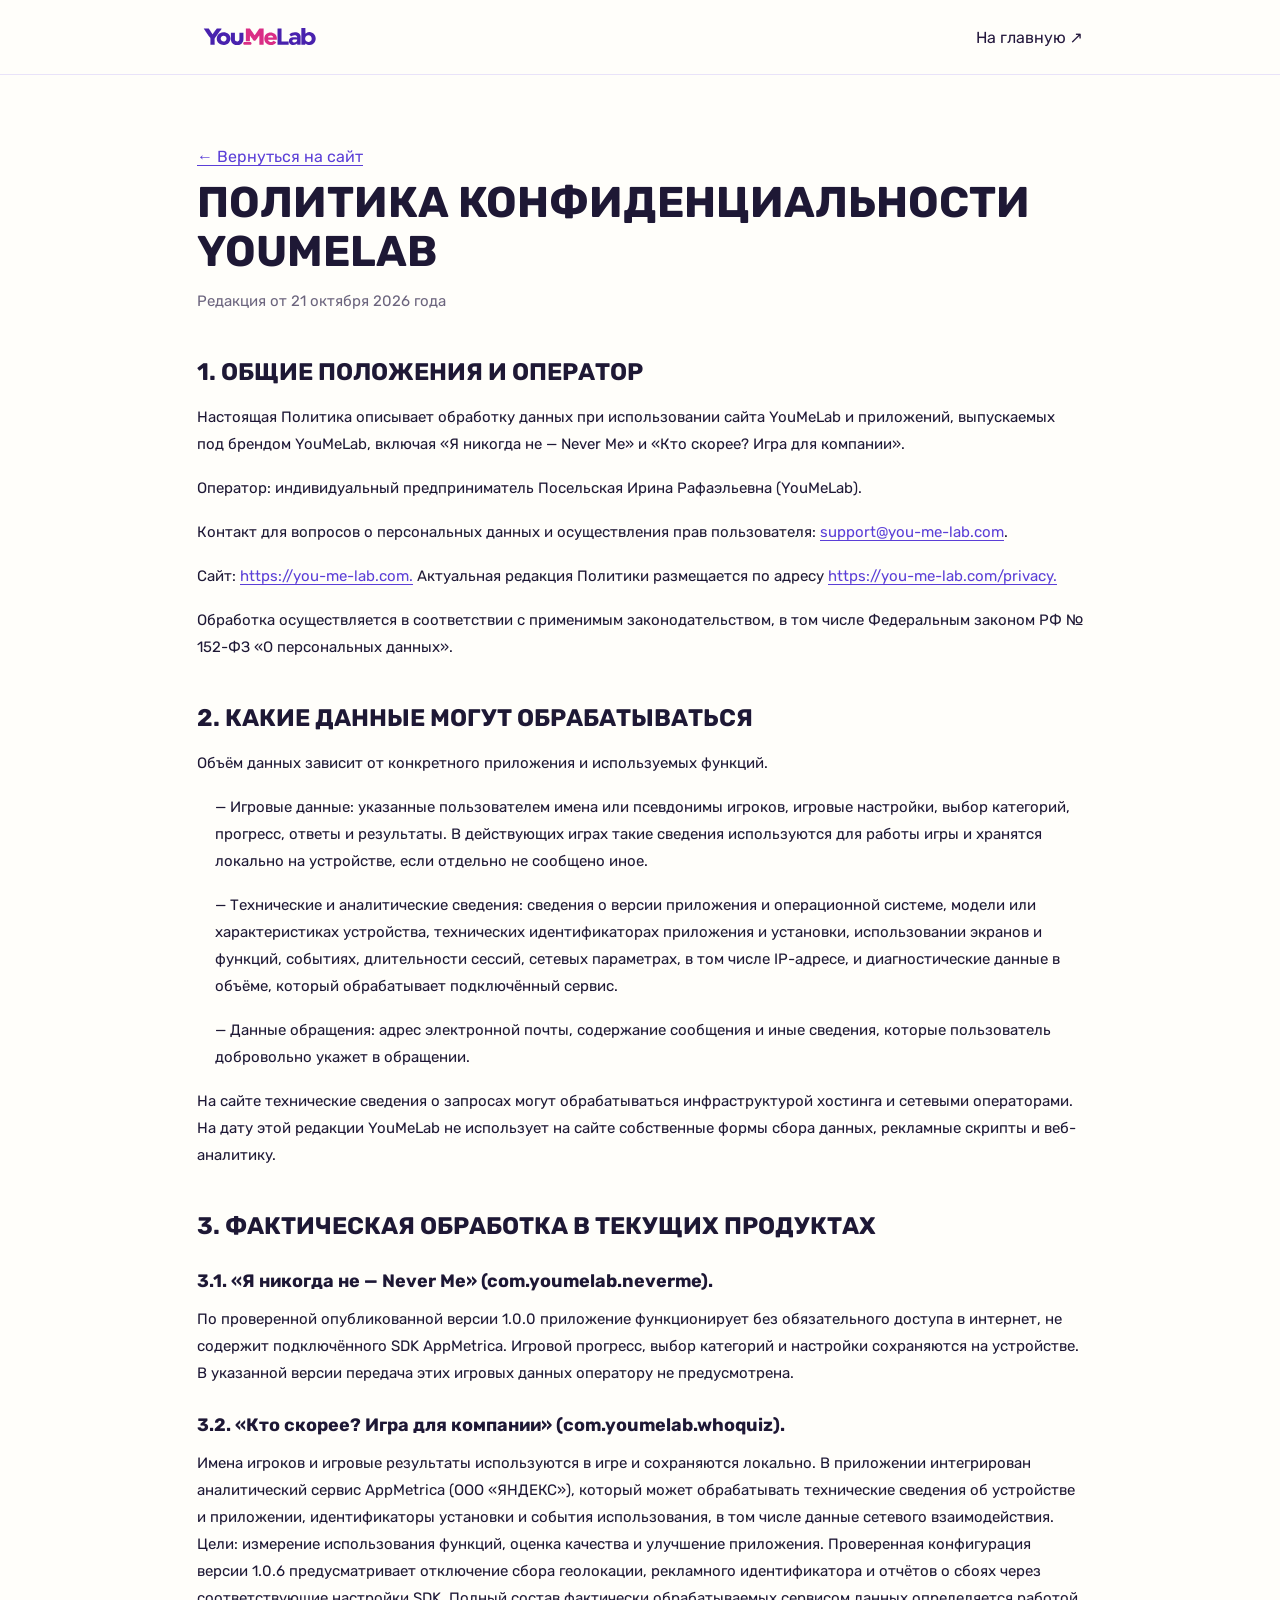
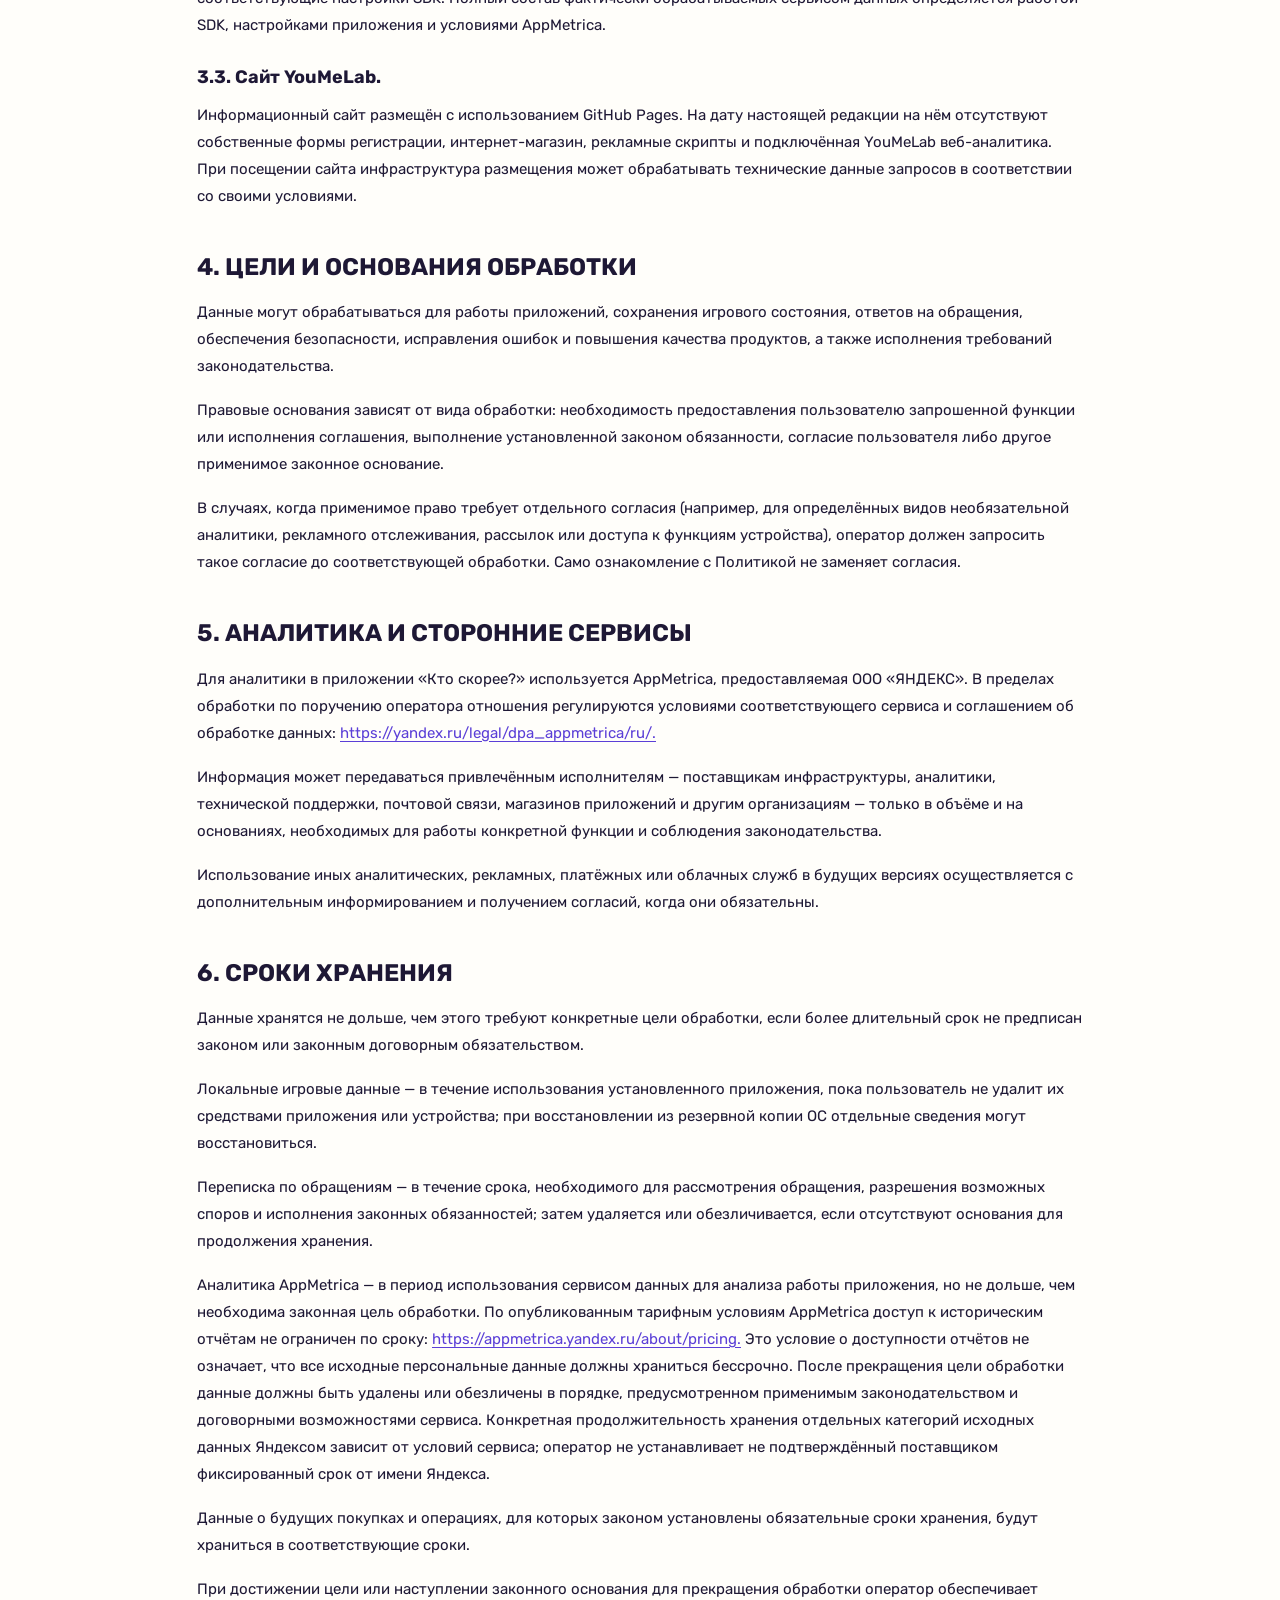
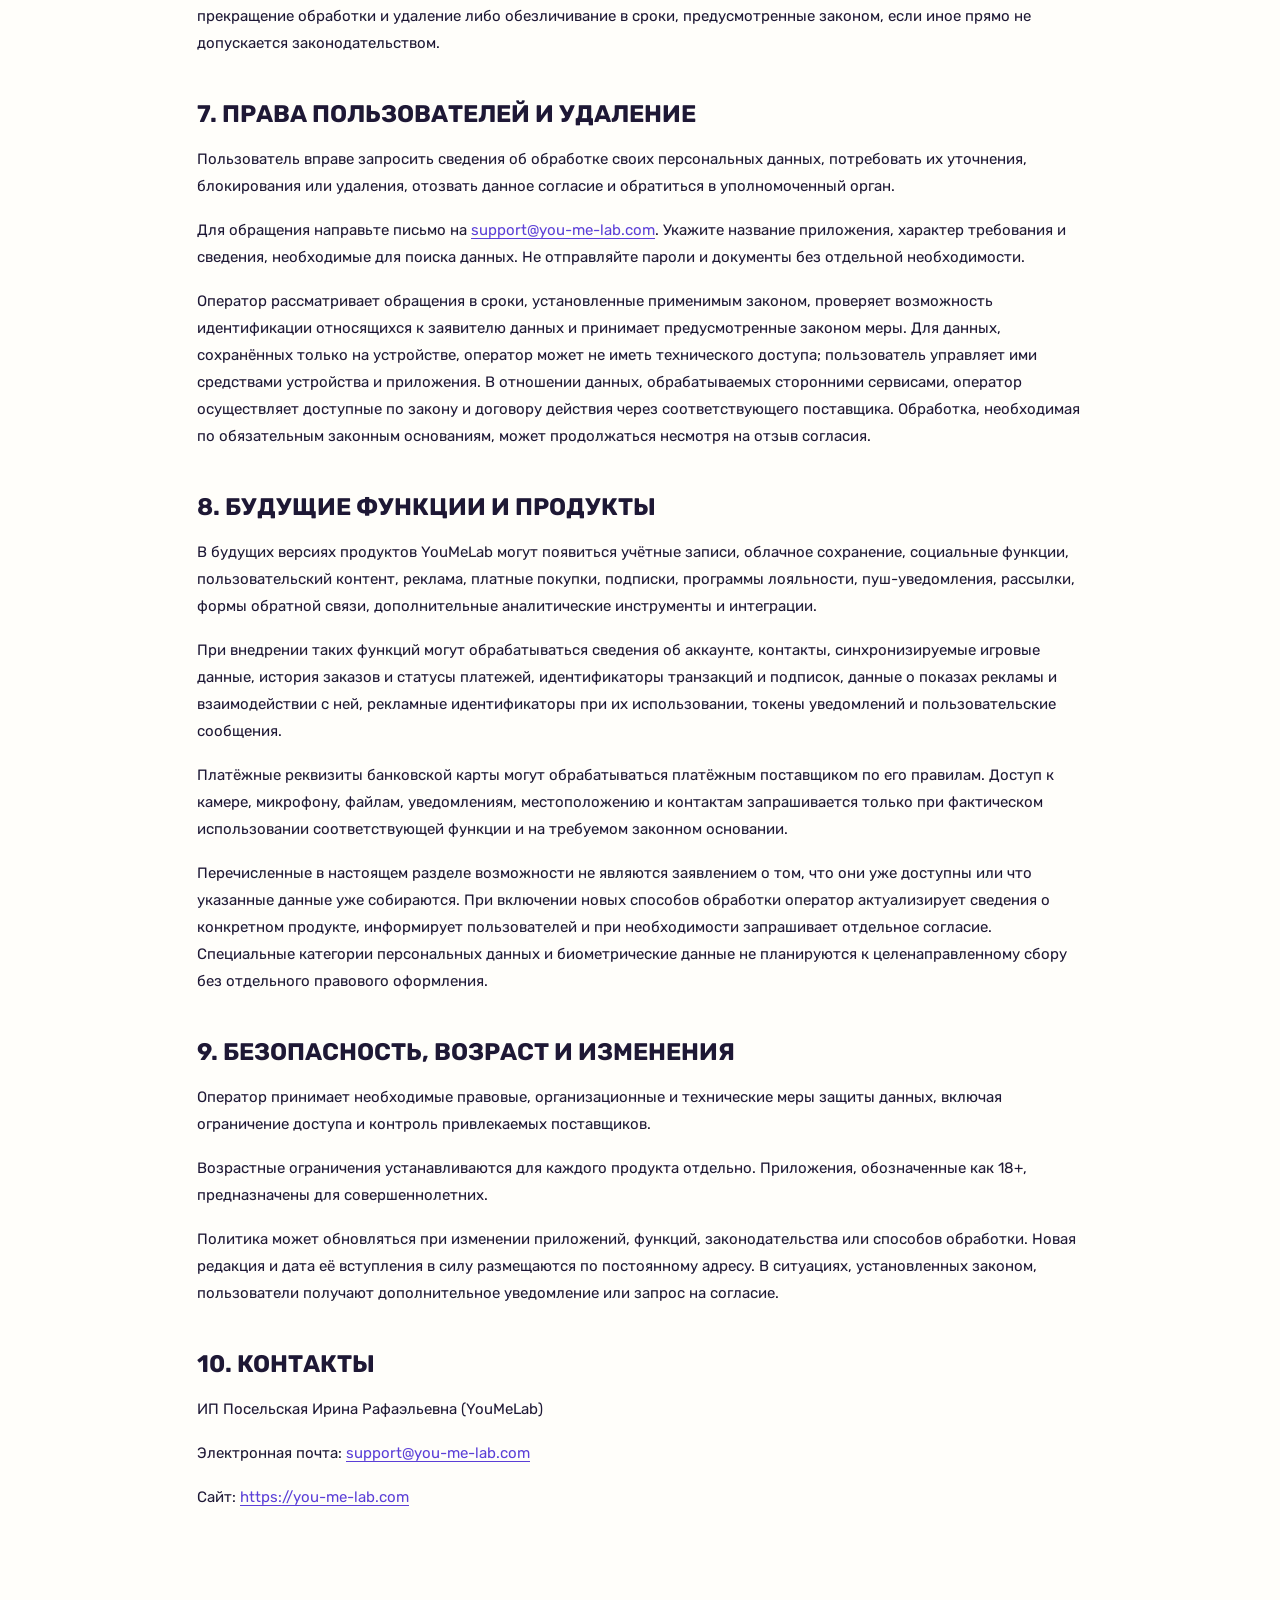
==== privacy/index.html @ a90b2027 "site: publish approved privacy policy dated 2026-10-21" ====
<!doctype html>
<html lang="ru">
<head>
<meta charset="utf-8">
<meta name="viewport" content="width=device-width, initial-scale=1">
<meta name="theme-color" content="#F9F7FF">
<meta name="description" content="Политика конфиденциальности YouMeLab: обработка данных в приложениях и на сайте.">
<title>Политика конфиденциальности — YouMeLab</title>
<link rel="icon" href="../assets/favicon.svg" type="image/svg+xml">
<link rel="apple-touch-icon" href="../assets/apple-touch-icon.png">
<link rel="stylesheet" href="../styles.css">
<style>
.policy-main{max-width:930px;margin:0 auto;padding:54px 22px 96px;font-family:Rubik,Arial,sans-serif;color:#1E1835}
.policy-main h1{font-size:clamp(28px,4vw,43px);line-height:1.14;margin:0 0 12px;overflow-wrap:anywhere}
.policy-date{color:#6C657E;margin:0 0 40px}
.policy-main h2{font-size:clamp(18px,2.5vw,24px);line-height:1.3;margin:42px 0 16px}
.policy-main h3{font-size:18px;line-height:1.4;margin:26px 0 12px}
.policy-main p{font-size:15px;line-height:1.8;margin:0 0 17px;overflow-wrap:anywhere}
.policy-main a{overflow-wrap:anywhere;color:#5B3FD7;text-decoration:underline;text-underline-offset:3px}
.policy-back{display:inline-block;margin:18px 0 12px}
.policy-point{padding-left:18px}
.policy-header{border-bottom:1px solid #E9E3F9;padding:16px 22px}
.policy-header-inner{max-width:886px;margin:auto;display:flex;align-items:center;justify-content:space-between;gap:14px}
.policy-logo{height:42px;width:auto}
</style>
</head>
<body>
<header class="policy-header"><div class="policy-header-inner"><a href="../" aria-label="На главную страницу YouMeLab"><img class="policy-logo" src="../assets/logo.svg" alt="YouMeLab"></a><a href="../">На главную ↗</a></div></header>
<main class="policy-main"><a class="policy-back" href="../">← Вернуться на сайт</a>
<h1>ПОЛИТИКА КОНФИДЕНЦИАЛЬНОСТИ YOUMELAB</h1>
<p class="policy-date">Редакция от 21 октября 2026 года</p>
<h2>1. ОБЩИЕ ПОЛОЖЕНИЯ И ОПЕРАТОР</h2>
<p>Настоящая Политика описывает обработку данных при использовании сайта YouMeLab и приложений, выпускаемых под брендом YouMeLab, включая «Я никогда не — Never Me» и «Кто скорее? Игра для компании».</p>
<p>Оператор: индивидуальный предприниматель Посельская Ирина Рафаэльевна (YouMeLab).</p>
<p>Контакт для вопросов о персональных данных и осуществления прав пользователя: <a href="mailto:support@you-me-lab.com">support@you-me-lab.com</a>.</p>
<p>Сайт: <a href="https://you-me-lab.com.">https://you-me-lab.com.</a> Актуальная редакция Политики размещается по адресу <a href="https://you-me-lab.com/privacy.">https://you-me-lab.com/privacy.</a></p>
<p>Обработка осуществляется в соответствии с применимым законодательством, в том числе Федеральным законом РФ № 152-ФЗ «О персональных данных».</p>
<h2>2. КАКИЕ ДАННЫЕ МОГУТ ОБРАБАТЫВАТЬСЯ</h2>
<p>Объём данных зависит от конкретного приложения и используемых функций.</p>
<p class="policy-point">— Игровые данные: указанные пользователем имена или псевдонимы игроков, игровые настройки, выбор категорий, прогресс, ответы и результаты. В действующих играх такие сведения используются для работы игры и хранятся локально на устройстве, если отдельно не сообщено иное.</p>
<p class="policy-point">— Технические и аналитические сведения: сведения о версии приложения и операционной системе, модели или характеристиках устройства, технических идентификаторах приложения и установки, использовании экранов и функций, событиях, длительности сессий, сетевых параметрах, в том числе IP-адресе, и диагностические данные в объёме, который обрабатывает подключённый сервис.</p>
<p class="policy-point">— Данные обращения: адрес электронной почты, содержание сообщения и иные сведения, которые пользователь добровольно укажет в обращении.</p>
<p>На сайте технические сведения о запросах могут обрабатываться инфраструктурой хостинга и сетевыми операторами. На дату этой редакции YouMeLab не использует на сайте собственные формы сбора данных, рекламные скрипты и веб-аналитику.</p>
<h2>3. ФАКТИЧЕСКАЯ ОБРАБОТКА В ТЕКУЩИХ ПРОДУКТАХ</h2>
<h3>3.1. «Я никогда не — Never Me» (com.youmelab.neverme).</h3>
<p>По проверенной опубликованной версии 1.0.0 приложение функционирует без обязательного доступа в интернет, не содержит подключённого SDK AppMetrica. Игровой прогресс, выбор категорий и настройки сохраняются на устройстве. В указанной версии передача этих игровых данных оператору не предусмотрена.</p>
<h3>3.2. «Кто скорее? Игра для компании» (com.youmelab.whoquiz).</h3>
<p>Имена игроков и игровые результаты используются в игре и сохраняются локально. В приложении интегрирован аналитический сервис AppMetrica (ООО «ЯНДЕКС»), который может обрабатывать технические сведения об устройстве и приложении, идентификаторы установки и события использования, в том числе данные сетевого взаимодействия. Цели: измерение использования функций, оценка качества и улучшение приложения. Проверенная конфигурация версии 1.0.6 предусматривает отключение сбора геолокации, рекламного идентификатора и отчётов о сбоях через соответствующие настройки SDK. Полный состав фактически обрабатываемых сервисом данных определяется работой SDK, настройками приложения и условиями AppMetrica.</p>
<h3>3.3. Сайт YouMeLab.</h3>
<p>Информационный сайт размещён с использованием GitHub Pages. На дату настоящей редакции на нём отсутствуют собственные формы регистрации, интернет-магазин, рекламные скрипты и подключённая YouMeLab веб-аналитика. При посещении сайта инфраструктура размещения может обрабатывать технические данные запросов в соответствии со своими условиями.</p>
<h2>4. ЦЕЛИ И ОСНОВАНИЯ ОБРАБОТКИ</h2>
<p>Данные могут обрабатываться для работы приложений, сохранения игрового состояния, ответов на обращения, обеспечения безопасности, исправления ошибок и повышения качества продуктов, а также исполнения требований законодательства.</p>
<p>Правовые основания зависят от вида обработки: необходимость предоставления пользователю запрошенной функции или исполнения соглашения, выполнение установленной законом обязанности, согласие пользователя либо другое применимое законное основание.</p>
<p>В случаях, когда применимое право требует отдельного согласия (например, для определённых видов необязательной аналитики, рекламного отслеживания, рассылок или доступа к функциям устройства), оператор должен запросить такое согласие до соответствующей обработки. Само ознакомление с Политикой не заменяет согласия.</p>
<h2>5. АНАЛИТИКА И СТОРОННИЕ СЕРВИСЫ</h2>
<p>Для аналитики в приложении «Кто скорее?» используется AppMetrica, предоставляемая ООО «ЯНДЕКС». В пределах обработки по поручению оператора отношения регулируются условиями соответствующего сервиса и соглашением об обработке данных: <a href="https://yandex.ru/legal/dpa_appmetrica/ru/.">https://yandex.ru/legal/dpa_appmetrica/ru/.</a></p>
<p>Информация может передаваться привлечённым исполнителям — поставщикам инфраструктуры, аналитики, технической поддержки, почтовой связи, магазинов приложений и другим организациям — только в объёме и на основаниях, необходимых для работы конкретной функции и соблюдения законодательства.</p>
<p>Использование иных аналитических, рекламных, платёжных или облачных служб в будущих версиях осуществляется с дополнительным информированием и получением согласий, когда они обязательны.</p>
<h2>6. СРОКИ ХРАНЕНИЯ</h2>
<p>Данные хранятся не дольше, чем этого требуют конкретные цели обработки, если более длительный срок не предписан законом или законным договорным обязательством.</p>
<p>Локальные игровые данные — в течение использования установленного приложения, пока пользователь не удалит их средствами приложения или устройства; при восстановлении из резервной копии ОС отдельные сведения могут восстановиться.</p>
<p>Переписка по обращениям — в течение срока, необходимого для рассмотрения обращения, разрешения возможных споров и исполнения законных обязанностей; затем удаляется или обезличивается, если отсутствуют основания для продолжения хранения.</p>
<p>Аналитика AppMetrica — в период использования сервисом данных для анализа работы приложения, но не дольше, чем необходима законная цель обработки. По опубликованным тарифным условиям AppMetrica доступ к историческим отчётам не ограничен по сроку: <a href="https://appmetrica.yandex.ru/about/pricing.">https://appmetrica.yandex.ru/about/pricing.</a> Это условие о доступности отчётов не означает, что все исходные персональные данные должны храниться бессрочно. После прекращения цели обработки данные должны быть удалены или обезличены в порядке, предусмотренном применимым законодательством и договорными возможностями сервиса. Конкретная продолжительность хранения отдельных категорий исходных данных Яндексом зависит от условий сервиса; оператор не устанавливает не подтверждённый поставщиком фиксированный срок от имени Яндекса.</p>
<p>Данные о будущих покупках и операциях, для которых законом установлены обязательные сроки хранения, будут храниться в соответствующие сроки.</p>
<p>При достижении цели или наступлении законного основания для прекращения обработки оператор обеспечивает прекращение обработки и удаление либо обезличивание в сроки, предусмотренные законом, если иное прямо не допускается законодательством.</p>
<h2>7. ПРАВА ПОЛЬЗОВАТЕЛЕЙ И УДАЛЕНИЕ</h2>
<p>Пользователь вправе запросить сведения об обработке своих персональных данных, потребовать их уточнения, блокирования или удаления, отозвать данное согласие и обратиться в уполномоченный орган.</p>
<p>Для обращения направьте письмо на <a href="mailto:support@you-me-lab.com">support@you-me-lab.com</a>. Укажите название приложения, характер требования и сведения, необходимые для поиска данных. Не отправляйте пароли и документы без отдельной необходимости.</p>
<p>Оператор рассматривает обращения в сроки, установленные применимым законом, проверяет возможность идентификации относящихся к заявителю данных и принимает предусмотренные законом меры. Для данных, сохранённых только на устройстве, оператор может не иметь технического доступа; пользователь управляет ими средствами устройства и приложения. В отношении данных, обрабатываемых сторонними сервисами, оператор осуществляет доступные по закону и договору действия через соответствующего поставщика. Обработка, необходимая по обязательным законным основаниям, может продолжаться несмотря на отзыв согласия.</p>
<h2>8. БУДУЩИЕ ФУНКЦИИ И ПРОДУКТЫ</h2>
<p>В будущих версиях продуктов YouMeLab могут появиться учётные записи, облачное сохранение, социальные функции, пользовательский контент, реклама, платные покупки, подписки, программы лояльности, пуш-уведомления, рассылки, формы обратной связи, дополнительные аналитические инструменты и интеграции.</p>
<p>При внедрении таких функций могут обрабатываться сведения об аккаунте, контакты, синхронизируемые игровые данные, история заказов и статусы платежей, идентификаторы транзакций и подписок, данные о показах рекламы и взаимодействии с ней, рекламные идентификаторы при их использовании, токены уведомлений и пользовательские сообщения.</p>
<p>Платёжные реквизиты банковской карты могут обрабатываться платёжным поставщиком по его правилам. Доступ к камере, микрофону, файлам, уведомлениям, местоположению и контактам запрашивается только при фактическом использовании соответствующей функции и на требуемом законном основании.</p>
<p>Перечисленные в настоящем разделе возможности не являются заявлением о том, что они уже доступны или что указанные данные уже собираются. При включении новых способов обработки оператор актуализирует сведения о конкретном продукте, информирует пользователей и при необходимости запрашивает отдельное согласие. Специальные категории персональных данных и биометрические данные не планируются к целенаправленному сбору без отдельного правового оформления.</p>
<h2>9. БЕЗОПАСНОСТЬ, ВОЗРАСТ И ИЗМЕНЕНИЯ</h2>
<p>Оператор принимает необходимые правовые, организационные и технические меры защиты данных, включая ограничение доступа и контроль привлекаемых поставщиков.</p>
<p>Возрастные ограничения устанавливаются для каждого продукта отдельно. Приложения, обозначенные как 18+, предназначены для совершеннолетних.</p>
<p>Политика может обновляться при изменении приложений, функций, законодательства или способов обработки. Новая редакция и дата её вступления в силу размещаются по постоянному адресу. В ситуациях, установленных законом, пользователи получают дополнительное уведомление или запрос на согласие.</p>
<h2>10. КОНТАКТЫ</h2>
<p>ИП Посельская Ирина Рафаэльевна (YouMeLab)</p>
<p>Электронная почта: <a href="mailto:support@you-me-lab.com">support@you-me-lab.com</a></p>
<p>Сайт: <a href="https://you-me-lab.com">https://you-me-lab.com</a></p>
</main>
</body>
</html>
---- styles.css ----
@font-face{font-family:Rubik;src:url("assets/fonts/Rubik-Regular.ttf") format("truetype");font-style:normal;font-weight:400;font-display:swap}
@font-face{font-family:Rubik;src:url("assets/fonts/Rubik-Medium.ttf") format("truetype");font-style:normal;font-weight:500;font-display:swap}
@font-face{font-family:Rubik;src:url("assets/fonts/Rubik-SemiBold.ttf") format("truetype");font-style:normal;font-weight:600;font-display:swap}
@font-face{font-family:Rubik;src:url("assets/fonts/Rubik-Bold.ttf") format("truetype");font-style:normal;font-weight:700;font-display:swap}
:root{--ink:#24183d;--muted:#675e76;--purple:#6a3df0;--magenta:#e43d8f;--lilac:#ebdfff;--paper:#fffefa;--border:#e9e4ee;font-family:Rubik,system-ui,-apple-system,"Segoe UI",Roboto,Arial,sans-serif;color:var(--ink);background:var(--paper);font-synthesis:none}
*,*::before,*::after{box-sizing:border-box}
html{scroll-behavior:smooth;scroll-padding-top:96px}
body{margin:0;min-width:320px}
button,input{font:inherit}img{display:block;max-width:100%}a{color:inherit;text-decoration:none}button{cursor:pointer}
::selection{background:#e8d8ff;color:#2a1851}
:focus-visible{outline:3px solid var(--magenta);outline-offset:4px}
.container{width:min(1280px,calc(100% - 80px));margin-inline:auto}
.skip-link{position:absolute;z-index:100;left:16px;top:-100px;background:#fff;padding:12px 18px;border-radius:12px}.skip-link:focus{top:16px}
.site-header{height:90px;background:var(--paper);position:relative;z-index:20}
.header-inner{height:100%;display:flex;align-items:center;gap:30px}.brand{display:block;flex:0 0 auto}.brand img{width:174px;height:auto}
.desktop-nav{display:flex;align-items:center;gap:38px;margin-inline:auto;font-size:14px;font-weight:500}
.desktop-nav a,.footer-links a{transition:color .2s}.desktop-nav a:hover,.footer-links a:hover{color:var(--magenta)}
.header-contact{border:1px solid #d8cfdf;border-radius:100px;padding:13px 19px;font-size:14px;font-weight:600;white-space:nowrap;transition:background .2s,border-color .2s}
.header-contact:hover{background:#f3edff;border-color:#b29bf4}.header-contact span{margin-left:15px;color:var(--purple);font-size:18px}
.menu-button,.mobile-menu{display:none}

.hero-shell{padding:0 24px}
.hero{min-height:710px;border-radius:29px;overflow:hidden;position:relative;display:grid;grid-template-columns:minmax(0,1.06fr) minmax(0,.94fr);background:radial-gradient(circle at 84% 10%,#fff2f8 0,transparent 34%),radial-gradient(circle at 39% 83%,#e8ddff 0,transparent 40%),#f2edff}
.hero-copy{z-index:2;padding:clamp(74px,7vw,118px) 0 104px max(48px,calc((100vw - 1280px)/2 - 24px));margin-left:clamp(38px,4vw,64px);max-width:770px}
.eyebrow,.section-kicker,.game-overline,.footer-eyebrow{text-transform:uppercase;letter-spacing:.14em;font-size:12px;font-weight:700}
.eyebrow{display:flex;align-items:center;gap:13px;color:#5c4b85;margin:0 0 34px}.eyebrow-mark{font-size:25px;color:var(--magenta);line-height:1}
.hero h1{font-size:clamp(56px,5.7vw,89px);letter-spacing:-.065em;line-height:1.02;margin:0;font-weight:700;white-space:nowrap}
.headline-accent{color:var(--purple);position:relative}
.headline-accent::after{content:"";position:absolute;left:53%;bottom:-14px;width:43%;height:13px;border-radius:50%;background:var(--magenta);transform:rotate(-3deg);opacity:.8;clip-path:ellipse(50% 35% at 50% 50%)}
.hero-lead{font-size:18px;line-height:1.6;max-width:510px;color:#5d5371;margin:39px 0 31px}
.hero-actions{display:flex;align-items:center;gap:33px;flex-wrap:wrap}
.button{display:inline-flex;align-items:center;justify-content:center;gap:20px;border-radius:100px;font-size:15px;font-weight:600;min-height:60px;padding:10px 15px 10px 27px;transition:transform .2s,box-shadow .2s}
.button:hover{transform:translateY(-3px);box-shadow:0 14px 28px #4b299a29}.button-primary{background:#392080;color:#fff}
.button-arrow{display:grid;place-items:center;width:38px;height:38px;border-radius:50%;background:#fff;color:#392080;font-size:19px}
.text-link{font-size:15px;font-weight:600;border-bottom:1px solid #8271b4;padding-bottom:5px}.text-link span{margin-left:8px;color:var(--purple)}.text-link:hover{color:var(--purple)}
.hero-art{position:relative;min-width:0;isolation:isolate}
.hero-orbit{position:absolute;border:1px solid #c8b7ef;border-radius:50%;width:610px;height:610px;top:58px;left:1%;transform:rotate(-14deg)}
.hero-orbit-two{width:450px;height:450px;top:139px;left:19%;border-color:#e6cae9}
.hero-stroke{position:absolute;height:22px;border-radius:100%;filter:blur(.4px)}
.hero-stroke-top{width:120px;background:#f3b8ad;top:100px;left:15%;transform:rotate(-19deg)}
.hero-stroke-bottom{width:190px;background:#d2bbfb;bottom:101px;right:5%;transform:rotate(-12deg)}
.floating-game{position:absolute;margin:0;box-shadow:0 22px 45px #2c1c6540;border:10px solid #fff;border-radius:25%;background:#fff;overflow:hidden}
.floating-game img{width:100%;height:100%;object-fit:cover}
.floating-never{width:clamp(230px,24vw,355px);aspect-ratio:1;left:9%;top:86px;transform:rotate(-10deg);z-index:2}
.floating-kto{width:clamp(230px,25.5vw,370px);aspect-ratio:1;right:7%;top:265px;transform:rotate(10deg);z-index:3}
.hero-caption{position:absolute;color:#5b3b9b;font-weight:500;font-size:13px;line-height:1.3;letter-spacing:-.01em;transform:rotate(-8deg)}
.hero-caption-one{top:53px;right:8%}.hero-caption-two{bottom:95px;left:7%;transform:rotate(6deg)}
.hero-bottom{position:absolute;z-index:4;left:clamp(40px,6vw,90px);right:clamp(40px,6vw,90px);bottom:29px;display:flex;justify-content:space-between;font-size:11px;font-weight:600;letter-spacing:.16em;color:#716385}
.hero-bottom a{letter-spacing:0;font-size:13px}.hero-bottom a span{padding-left:8px;font-size:17px;color:var(--purple)}

.section-space{padding-block:130px}.section-kicker{display:flex;align-items:center;gap:13px;color:var(--purple)}.kicker-line{display:inline-block;width:28px;height:2px;background:var(--magenta)}
.about-grid{display:grid;grid-template-columns:1.08fr .92fr;gap:clamp(70px,12vw,180px);margin-top:38px;align-items:start}
.about-grid h2,.games-heading h2,.future-content h2{font-size:clamp(40px,4.5vw,68px);letter-spacing:-.06em;line-height:1.13;margin:0;font-weight:700}
.about-grid h2 em{font-style:normal;color:var(--magenta)}
.about-copy{max-width:440px;padding-top:4px}.about-copy p{font-size:18px;line-height:1.7;color:#574e63;margin:0 0 20px}
.about-copy p:first-child{font-size:21px;font-weight:500;line-height:1.55;color:var(--ink)}
.about-signature{display:flex;align-items:center;gap:24px;margin-top:35px;border-top:1px solid var(--border);padding-top:26px;color:#7b708a;font-size:13px;line-height:1.5}
.signature-loop{font-family:Georgia,serif;font-size:67px;line-height:.5;color:var(--purple);font-weight:400}

.games-section{background:#f8f6fb;padding:110px 0 130px}
.games-heading{display:flex;align-items:end;justify-content:space-between;gap:25px;margin-bottom:45px}.games-heading h2{margin-top:26px}
.games-heading>p{font-size:17px;color:var(--muted);line-height:1.5;margin:0 0 8px}
.game-grid{display:grid;grid-template-columns:repeat(2,minmax(0,1fr));gap:24px}
.game-card{display:flex;flex-direction:column;min-width:0;border-radius:26px;overflow:hidden;padding:27px 28px 31px}
.game-never{background:#e4f4ee;color:#123f34}.game-kto{background:#fbe8e4;color:#28174f}
.card-topline{display:flex;justify-content:space-between;align-items:center;gap:10px}
.game-number{font-size:11px;letter-spacing:.14em;font-weight:700;opacity:.65}
.status{border-radius:100px;font-size:11px;font-weight:600;padding:10px 12px;white-space:nowrap;display:flex;gap:8px;align-items:center}
.status-live{background:#fff7d7;color:#375a2b}.status-soon{background:#fff8f6;color:#6b4d63}.status-dot{width:7px;height:7px;border-radius:50%;background:currentColor}
.game-visual{height:326px;position:relative;margin:0 -28px;overflow:hidden;isolation:isolate}
.visual-wash{position:absolute;z-index:-1;width:320px;height:240px;border-radius:55% 45% 58% 42%;filter:blur(1px);top:34px;left:50%;transform:translateX(-50%) rotate(-12deg)}
.game-never .visual-wash{background:#fff0ba}.game-kto .visual-wash{background:#f3b8ad}
.game-illustration{position:absolute;width:calc(100% - 40px);height:calc(100% - 32px);max-width:510px;object-fit:contain;object-position:center bottom;bottom:16px;left:50%;transform:translateX(-50%);opacity:.72}
.never-illustration{opacity:.39;mix-blend-mode:multiply}
.kto-illustration{max-width:560px;opacity:.58}
.game-icon{position:absolute;z-index:2;width:200px;height:200px;object-fit:cover;left:50%;top:40px;transform:translateX(-50%) rotate(-4deg);border-radius:24%;box-shadow:0 22px 32px #1a1b2430;border:6px solid #fffc}
.game-kto .game-icon{transform:translateX(-50%) rotate(4deg)}
.game-content{position:relative;z-index:3;background:inherit;padding-top:20px;display:flex;flex-direction:column;flex:1}
.game-overline{font-size:11px;margin:0 0 11px;opacity:.7}
.game-content h3{font-size:clamp(30px,3vw,43px);line-height:1.1;letter-spacing:-.04em;margin:0 0 16px}
.game-content h3 span{display:block;font-size:16px;font-weight:500;letter-spacing:0;margin-top:7px;opacity:.65}
.game-content>p:not(.game-overline):not(.coming-note){font-size:16px;line-height:1.6;max-width:480px;margin:0 0 27px}
.game-link{display:inline-flex;align-items:center;justify-content:space-between;align-self:flex-start;gap:27px;background:#0b5c50;color:#fff;border-radius:100px;padding:15px 17px 15px 23px;font-size:14px;font-weight:600;min-height:51px;margin-top:auto;transition:transform .2s,background .2s}
.game-link:hover{transform:translateY(-3px);background:#06483e}.game-link span{font-size:19px}
.coming-note{margin:auto 0 0;font-size:14px;font-weight:600;color:#5b3fd7}.coming-note span{font-size:20px;vertical-align:-2px;margin-right:7px;color:#f27882}

.future-section{display:grid;grid-template-columns:1fr 1fr;gap:50px;align-items:center;min-height:610px}
.future-content h2{margin:28px 0 24px}.future-content p{font-size:18px;line-height:1.65;color:var(--muted);max-width:520px;margin:0 0 30px}.future-link{font-size:16px}
.future-art{height:410px;position:relative}.future-card{position:absolute;left:50%;top:50%;width:250px;height:310px;border-radius:24px;box-shadow:0 20px 42px #3822751c}
.future-card-back{background:#f3b8ad;transform:translate(-68%,-49%) rotate(-20deg)}
.future-card-middle{background:#d1bbff;transform:translate(-38%,-52%) rotate(16deg)}
.future-card-front{background:#5d3adb;color:#fff;transform:translate(-53%,-50%) rotate(-2deg);display:flex;flex-direction:column;align-items:center;justify-content:center;gap:17px;border:8px solid #fff}
.future-card-front span{font-size:118px;line-height:1;font-weight:400}.future-card-front small{text-align:center;line-height:1.2;font-size:17px;font-weight:600}
.future-spark{position:absolute;color:var(--magenta);font-size:58px}.future-spark-one{left:3%;top:10%}.future-spark-two{right:7%;bottom:9%;font-size:34px;color:var(--purple)}

.site-footer{background:#241249;color:#fff;padding:82px 0 29px}
.footer-top{display:flex;justify-content:space-between;align-items:end;gap:35px;border-bottom:1px solid #ffffff37;padding-bottom:78px}
.footer-eyebrow{color:#cdb5ff;margin:0 0 22px}
.footer-top h2{font-size:clamp(42px,5vw,70px);line-height:1.08;letter-spacing:-.06em;margin:0}.footer-top h2 span{color:#e39ce3}
.footer-mail{font-size:clamp(17px,2vw,27px);border-bottom:1px solid #fff9;padding-bottom:10px;white-space:nowrap}.footer-mail:hover{color:#e39ce3}.footer-mail span{margin-left:14px}
.footer-bottom{display:flex;align-items:center;justify-content:space-between;gap:28px;padding-top:35px}
.footer-brand{background:#fff;border-radius:12px;padding:7px 10px}.footer-brand img{width:125px;height:auto}
.footer-bottom p,.footer-links{font-size:12px;color:#d6cce7}.footer-links{display:flex;flex-wrap:wrap;gap:14px 27px}.privacy-pending{color:#b6a9cb}
.privacy-note{font-size:11px;color:#a89dbc;line-height:1.5;margin:24px 0 0;max-width:650px}.privacy-note a{text-decoration:underline;text-underline-offset:2px}

@media(max-width:1120px){
 .container{width:min(100% - 56px,1280px)}.hero-copy{margin-left:22px;padding-left:38px}
 .hero h1{font-size:clamp(52px,6vw,76px)}.hero-lead{font-size:16px}
 .floating-never{left:2%}.floating-kto{right:2%}.hero-caption{display:none}
}
@media(max-width:900px){
 .desktop-nav{gap:17px;font-size:13px}.header-contact{display:none}.hero{min-height:650px}
 .hero-copy{padding-top:82px;padding-left:28px;margin-left:0}.hero h1{font-size:clamp(46px,5.9vw,62px)}
 .floating-never{width:235px;top:102px;left:4%}.floating-kto{width:245px;top:292px;right:4%}
 .about-grid{gap:60px}.game-visual{height:285px}.game-icon{width:165px;height:165px}
 .footer-top{align-items:start;flex-direction:column}
}
@media(max-width:720px){
 html{scroll-padding-top:74px}.container{width:calc(100% - 36px)}.site-header{height:74px}.brand img{width:142px}.desktop-nav{display:none}
 .menu-button{margin-left:auto;width:44px;height:44px;border:1px solid #ded4eb;background:#fff;border-radius:50%;display:flex;flex-direction:column;align-items:center;justify-content:center;gap:5px}
 .menu-button span{width:18px;height:2px;background:#392080;border-radius:2px;transition:transform .2s}
 .menu-button[aria-expanded="true"] span:first-child{transform:translateY(3.5px) rotate(45deg)}
 .menu-button[aria-expanded="true"] span:last-child{transform:translateY(-3.5px) rotate(-45deg)}
 .mobile-menu:not([hidden]){display:flex;flex-direction:column;background:#fff;position:absolute;left:0;right:0;top:74px;padding:10px 18px 20px;box-shadow:0 18px 25px #2b17451c}
 .mobile-menu a{display:block;padding:14px 6px;border-bottom:1px solid #eee8f3;font-size:16px;font-weight:500}
 .hero-shell{padding:0 10px}.hero{display:block;min-height:0;border-radius:20px}
 .hero-copy{padding:54px 26px 15px;max-width:none}.eyebrow{font-size:10px;letter-spacing:.13em;margin-bottom:26px}.eyebrow-mark{font-size:20px}
 .hero h1{font-size:clamp(40px,9vw,66px);white-space:normal;line-height:1.04}.headline-accent::after{bottom:-9px;height:9px}.desktop-break{display:none}
 .hero-lead{font-size:15px;line-height:1.57;margin:26px 0 24px;max-width:520px}
 .hero-actions{gap:23px}.button{min-height:54px;padding-left:20px;font-size:13px;gap:13px}.button-arrow{width:35px;height:35px}.text-link{font-size:13px}
 .hero-art{height:405px;overflow:hidden}.hero-orbit{width:400px;height:400px;top:15px;left:calc(50% - 190px)}.hero-orbit-two{width:290px;height:290px;top:65px;left:calc(50% - 130px)}
 .floating-game{border-width:6px;border-radius:25%}.floating-never{width:210px;top:45px;left:calc(50% - 165px)}
 .floating-kto{width:215px;top:156px;right:calc(50% - 175px)}.hero-stroke-top{top:35px;left:5%;width:75px}.hero-stroke-bottom{bottom:35px;right:5%;width:110px}
 .hero-bottom{position:relative;left:auto;right:auto;bottom:auto;padding:0 26px 25px;font-size:10px}
 .section-space{padding-block:84px}.section-kicker{font-size:10px}.about-grid{display:block;margin-top:27px}
 .about-grid h2,.games-heading h2,.future-content h2{font-size:clamp(36px,8.5vw,55px)}
 .about-copy{padding-top:29px;max-width:620px}.about-copy p{font-size:16px}.about-copy p:first-child{font-size:18px}
 .games-section{padding:80px 0 90px}.games-heading{align-items:start;margin-bottom:30px}.games-heading h2{margin-top:23px}.games-heading>p{display:none}
 .game-grid{grid-template-columns:1fr;gap:18px}.game-card{padding:20px 22px 28px;border-radius:22px}.game-visual{margin:0 -22px;height:310px}
 .game-icon{width:190px;height:190px}.game-illustration{max-width:500px}.game-content h3{font-size:36px}
 .future-section{display:flex;flex-direction:column;align-items:stretch;gap:10px}.future-content p{font-size:16px}.future-art{height:350px}
 .future-card{width:210px;height:265px}.future-card-front span{font-size:94px}
 .site-footer{padding:67px 0 25px}.footer-top{padding-bottom:52px}.footer-top h2{font-size:clamp(36px,8vw,54px)}.footer-mail{font-size:17px}
 .footer-bottom{flex-wrap:wrap;padding-top:30px;gap:21px}.footer-bottom p{order:3;flex-basis:100%;margin:0}.footer-links{margin-left:auto}
}
@media(max-width:390px){
 .hero-copy{padding-inline:20px}.hero h1{font-size:39px}.hero-lead{font-size:14px}.hero-actions{gap:16px}
 .floating-never{width:190px;left:max(8px,calc(50% - 155px))}.floating-kto{width:195px;right:max(8px,calc(50% - 165px))}
 .hero-art{height:370px}.hero-bottom{padding-inline:20px}.game-visual{height:260px}.game-icon{width:170px;height:170px}
 .future-card{width:190px;height:240px}.future-card-back{transform:translate(-62%,-49%) rotate(-20deg)}.footer-links{gap:14px;font-size:11px}
}
@media(prefers-reduced-motion:reduce){html{scroll-behavior:auto}*,*::before,*::after{animation-duration:.01ms!important;transition-duration:.01ms!important}}
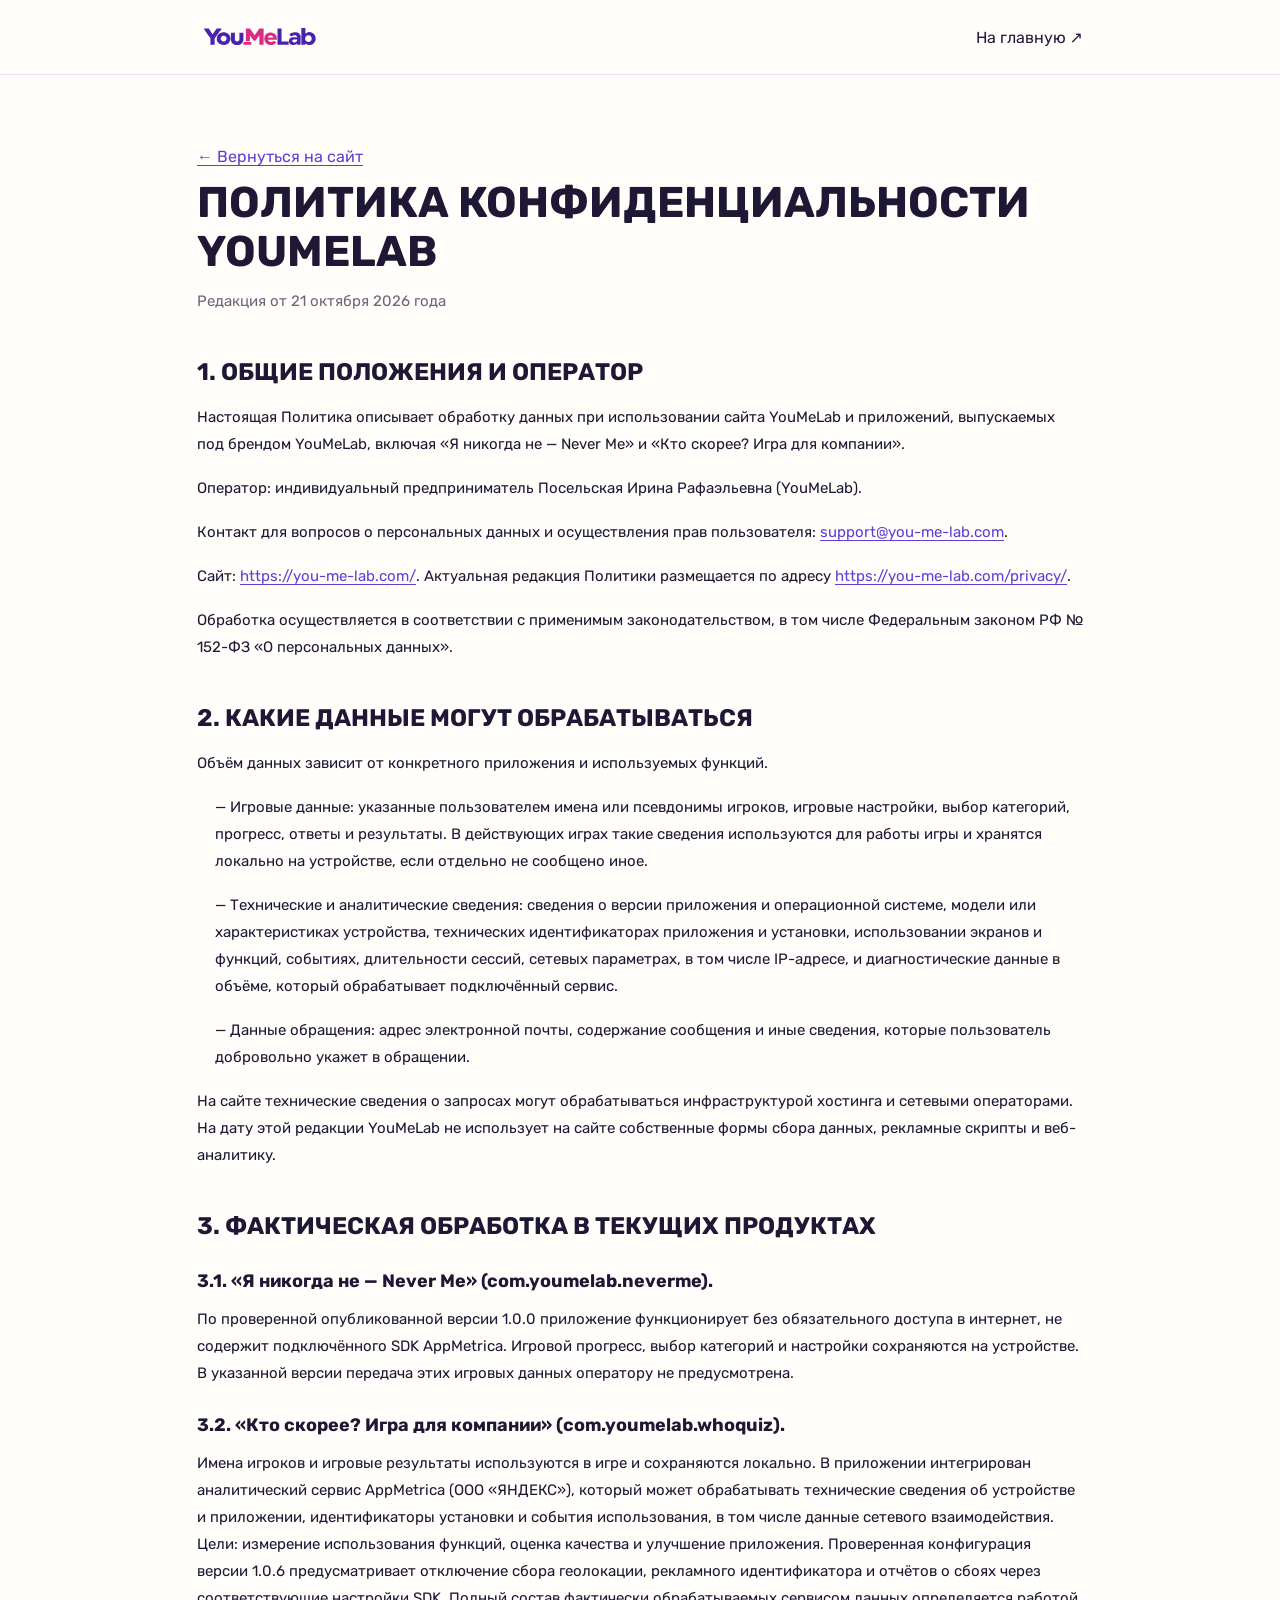
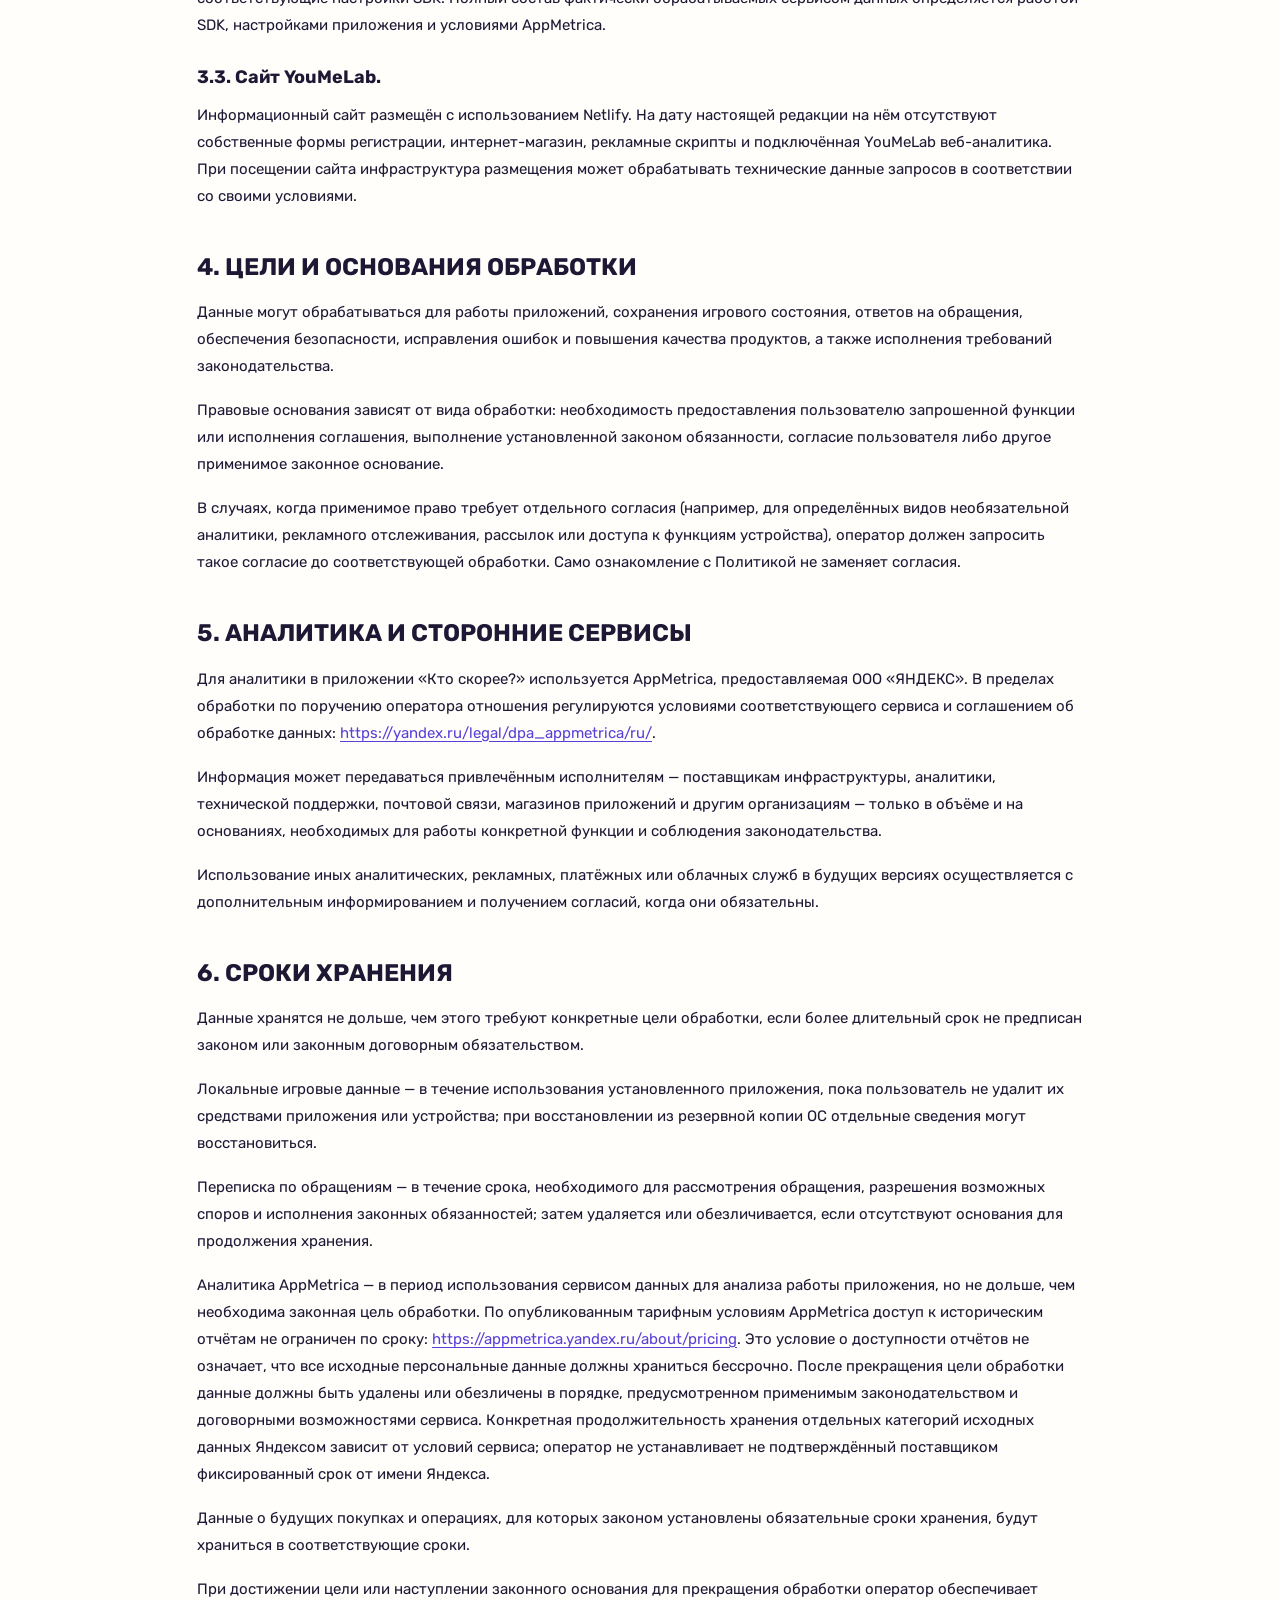
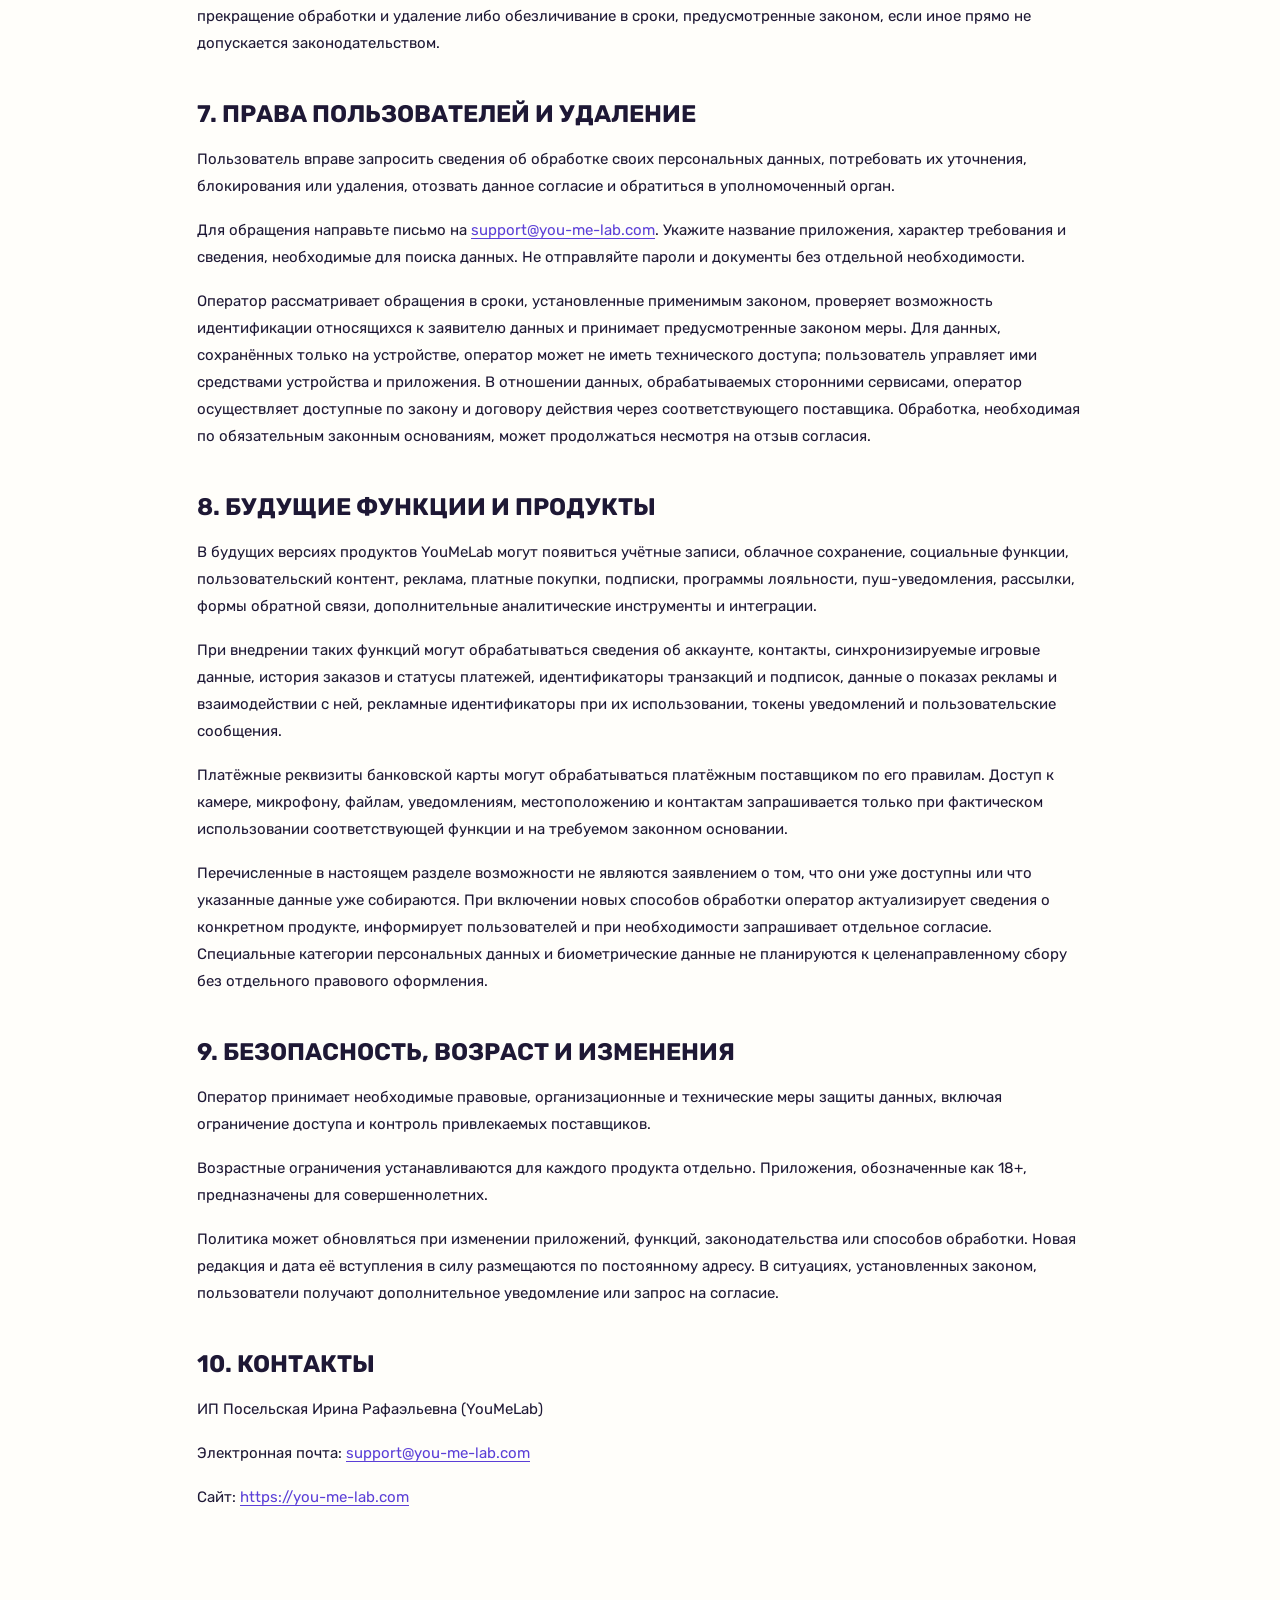
==== commit 0a466e55: "fix: update privacy hosting and malformed URLs" ====
--- a/privacy/index.html
+++ b/privacy/index.html
@@ -33,7 +33,7 @@
 <p>Настоящая Политика описывает обработку данных при использовании сайта YouMeLab и приложений, выпускаемых под брендом YouMeLab, включая «Я никогда не — Never Me» и «Кто скорее? Игра для компании».</p>
 <p>Оператор: индивидуальный предприниматель Посельская Ирина Рафаэльевна (YouMeLab).</p>
 <p>Контакт для вопросов о персональных данных и осуществления прав пользователя: <a href="mailto:support@you-me-lab.com">support@you-me-lab.com</a>.</p>
-<p>Сайт: <a href="https://you-me-lab.com.">https://you-me-lab.com.</a> Актуальная редакция Политики размещается по адресу <a href="https://you-me-lab.com/privacy.">https://you-me-lab.com/privacy.</a></p>
+<p>Сайт: <a href="https://you-me-lab.com/">https://you-me-lab.com/</a>. Актуальная редакция Политики размещается по адресу <a href="https://you-me-lab.com/privacy/">https://you-me-lab.com/privacy/</a>.</p>
 <p>Обработка осуществляется в соответствии с применимым законодательством, в том числе Федеральным законом РФ № 152-ФЗ «О персональных данных».</p>
 <h2>2. КАКИЕ ДАННЫЕ МОГУТ ОБРАБАТЫВАТЬСЯ</h2>
 <p>Объём данных зависит от конкретного приложения и используемых функций.</p>
@@ -47,20 +47,20 @@
 <h3>3.2. «Кто скорее? Игра для компании» (com.youmelab.whoquiz).</h3>
 <p>Имена игроков и игровые результаты используются в игре и сохраняются локально. В приложении интегрирован аналитический сервис AppMetrica (ООО «ЯНДЕКС»), который может обрабатывать технические сведения об устройстве и приложении, идентификаторы установки и события использования, в том числе данные сетевого взаимодействия. Цели: измерение использования функций, оценка качества и улучшение приложения. Проверенная конфигурация версии 1.0.6 предусматривает отключение сбора геолокации, рекламного идентификатора и отчётов о сбоях через соответствующие настройки SDK. Полный состав фактически обрабатываемых сервисом данных определяется работой SDK, настройками приложения и условиями AppMetrica.</p>
 <h3>3.3. Сайт YouMeLab.</h3>
-<p>Информационный сайт размещён с использованием GitHub Pages. На дату настоящей редакции на нём отсутствуют собственные формы регистрации, интернет-магазин, рекламные скрипты и подключённая YouMeLab веб-аналитика. При посещении сайта инфраструктура размещения может обрабатывать технические данные запросов в соответствии со своими условиями.</p>
+<p>Информационный сайт размещён с использованием Netlify. На дату настоящей редакции на нём отсутствуют собственные формы регистрации, интернет-магазин, рекламные скрипты и подключённая YouMeLab веб-аналитика. При посещении сайта инфраструктура размещения может обрабатывать технические данные запросов в соответствии со своими условиями.</p>
 <h2>4. ЦЕЛИ И ОСНОВАНИЯ ОБРАБОТКИ</h2>
 <p>Данные могут обрабатываться для работы приложений, сохранения игрового состояния, ответов на обращения, обеспечения безопасности, исправления ошибок и повышения качества продуктов, а также исполнения требований законодательства.</p>
 <p>Правовые основания зависят от вида обработки: необходимость предоставления пользователю запрошенной функции или исполнения соглашения, выполнение установленной законом обязанности, согласие пользователя либо другое применимое законное основание.</p>
 <p>В случаях, когда применимое право требует отдельного согласия (например, для определённых видов необязательной аналитики, рекламного отслеживания, рассылок или доступа к функциям устройства), оператор должен запросить такое согласие до соответствующей обработки. Само ознакомление с Политикой не заменяет согласия.</p>
 <h2>5. АНАЛИТИКА И СТОРОННИЕ СЕРВИСЫ</h2>
-<p>Для аналитики в приложении «Кто скорее?» используется AppMetrica, предоставляемая ООО «ЯНДЕКС». В пределах обработки по поручению оператора отношения регулируются условиями соответствующего сервиса и соглашением об обработке данных: <a href="https://yandex.ru/legal/dpa_appmetrica/ru/.">https://yandex.ru/legal/dpa_appmetrica/ru/.</a></p>
+<p>Для аналитики в приложении «Кто скорее?» используется AppMetrica, предоставляемая ООО «ЯНДЕКС». В пределах обработки по поручению оператора отношения регулируются условиями соответствующего сервиса и соглашением об обработке данных: <a href="https://yandex.ru/legal/dpa_appmetrica/ru/">https://yandex.ru/legal/dpa_appmetrica/ru/</a>.</p>
 <p>Информация может передаваться привлечённым исполнителям — поставщикам инфраструктуры, аналитики, технической поддержки, почтовой связи, магазинов приложений и другим организациям — только в объёме и на основаниях, необходимых для работы конкретной функции и соблюдения законодательства.</p>
 <p>Использование иных аналитических, рекламных, платёжных или облачных служб в будущих версиях осуществляется с дополнительным информированием и получением согласий, когда они обязательны.</p>
 <h2>6. СРОКИ ХРАНЕНИЯ</h2>
 <p>Данные хранятся не дольше, чем этого требуют конкретные цели обработки, если более длительный срок не предписан законом или законным договорным обязательством.</p>
 <p>Локальные игровые данные — в течение использования установленного приложения, пока пользователь не удалит их средствами приложения или устройства; при восстановлении из резервной копии ОС отдельные сведения могут восстановиться.</p>
 <p>Переписка по обращениям — в течение срока, необходимого для рассмотрения обращения, разрешения возможных споров и исполнения законных обязанностей; затем удаляется или обезличивается, если отсутствуют основания для продолжения хранения.</p>
-<p>Аналитика AppMetrica — в период использования сервисом данных для анализа работы приложения, но не дольше, чем необходима законная цель обработки. По опубликованным тарифным условиям AppMetrica доступ к историческим отчётам не ограничен по сроку: <a href="https://appmetrica.yandex.ru/about/pricing.">https://appmetrica.yandex.ru/about/pricing.</a> Это условие о доступности отчётов не означает, что все исходные персональные данные должны храниться бессрочно. После прекращения цели обработки данные должны быть удалены или обезличены в порядке, предусмотренном применимым законодательством и договорными возможностями сервиса. Конкретная продолжительность хранения отдельных категорий исходных данных Яндексом зависит от условий сервиса; оператор не устанавливает не подтверждённый поставщиком фиксированный срок от имени Яндекса.</p>
+<p>Аналитика AppMetrica — в период использования сервисом данных для анализа работы приложения, но не дольше, чем необходима законная цель обработки. По опубликованным тарифным условиям AppMetrica доступ к историческим отчётам не ограничен по сроку: <a href="https://appmetrica.yandex.ru/about/pricing">https://appmetrica.yandex.ru/about/pricing</a>. Это условие о доступности отчётов не означает, что все исходные персональные данные должны храниться бессрочно. После прекращения цели обработки данные должны быть удалены или обезличены в порядке, предусмотренном применимым законодательством и договорными возможностями сервиса. Конкретная продолжительность хранения отдельных категорий исходных данных Яндексом зависит от условий сервиса; оператор не устанавливает не подтверждённый поставщиком фиксированный срок от имени Яндекса.</p>
 <p>Данные о будущих покупках и операциях, для которых законом установлены обязательные сроки хранения, будут храниться в соответствующие сроки.</p>
 <p>При достижении цели или наступлении законного основания для прекращения обработки оператор обеспечивает прекращение обработки и удаление либо обезличивание в сроки, предусмотренные законом, если иное прямо не допускается законодательством.</p>
 <h2>7. ПРАВА ПОЛЬЗОВАТЕЛЕЙ И УДАЛЕНИЕ</h2>
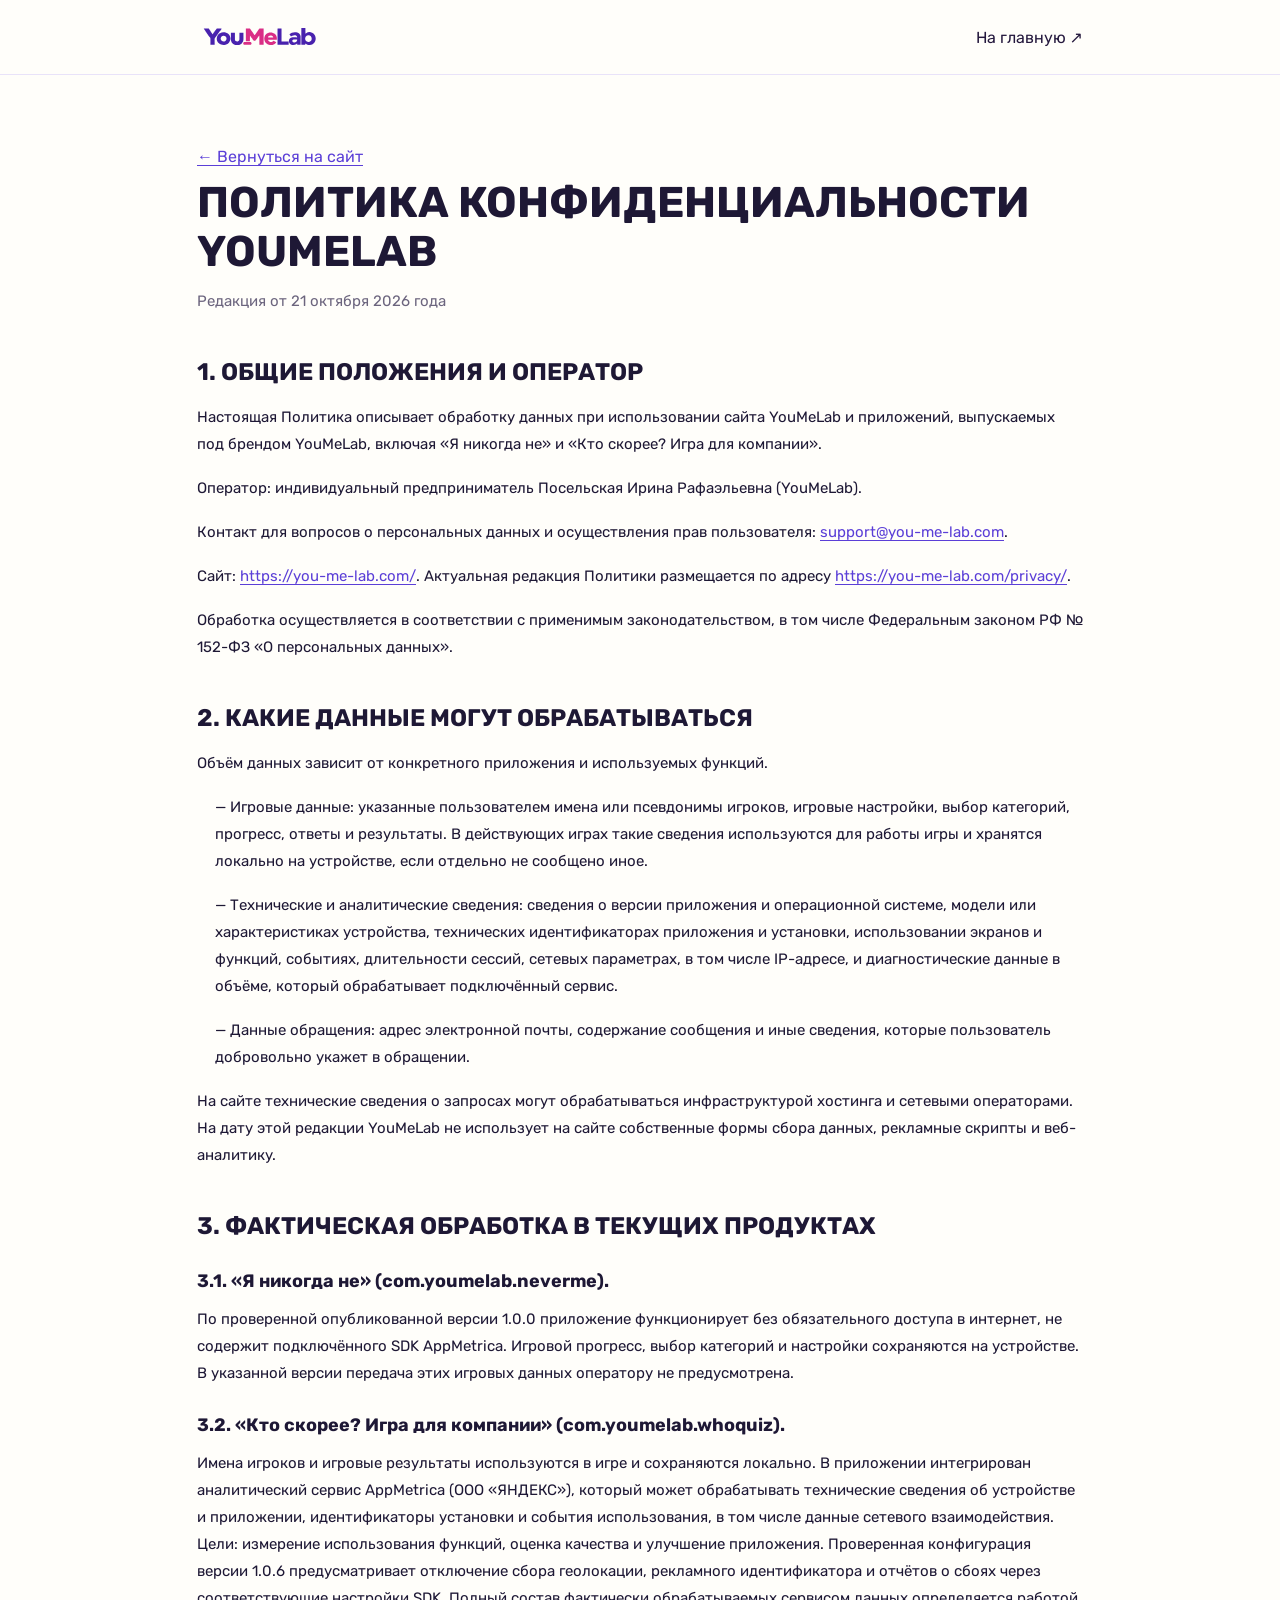
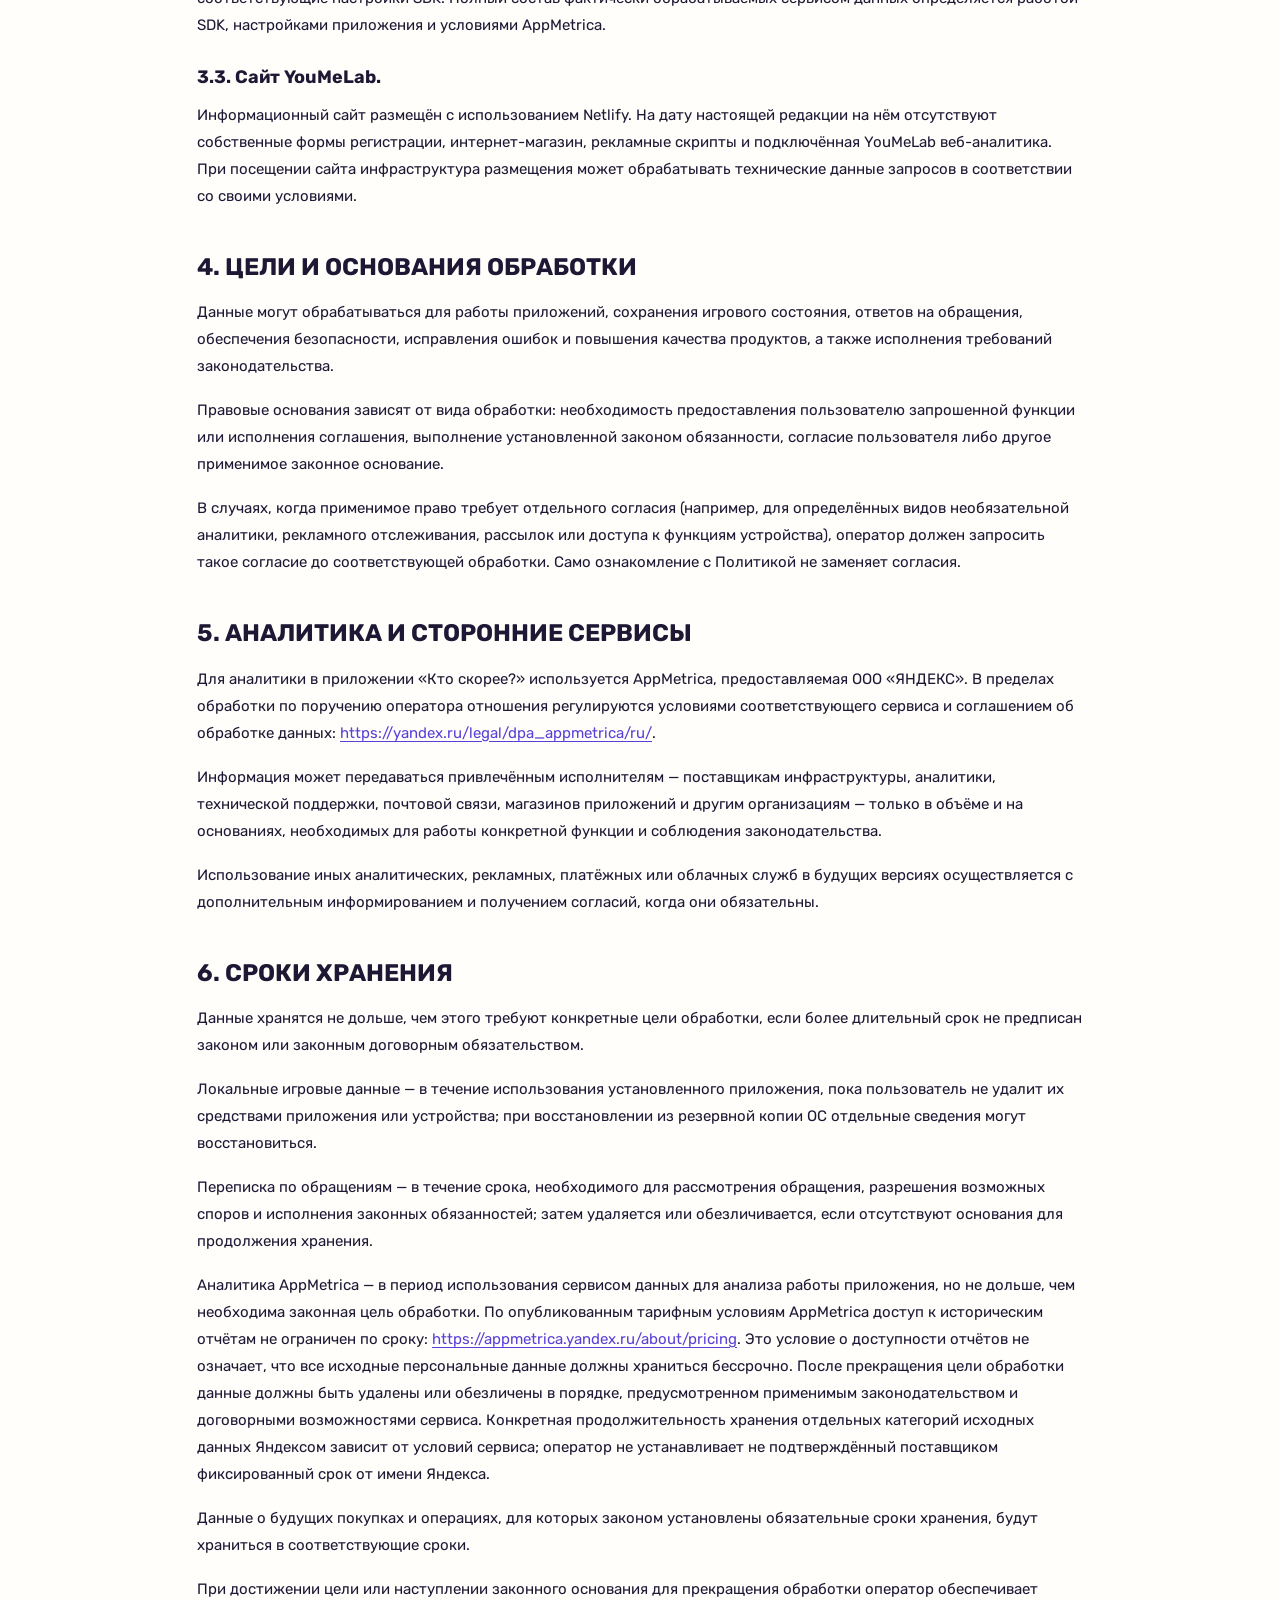
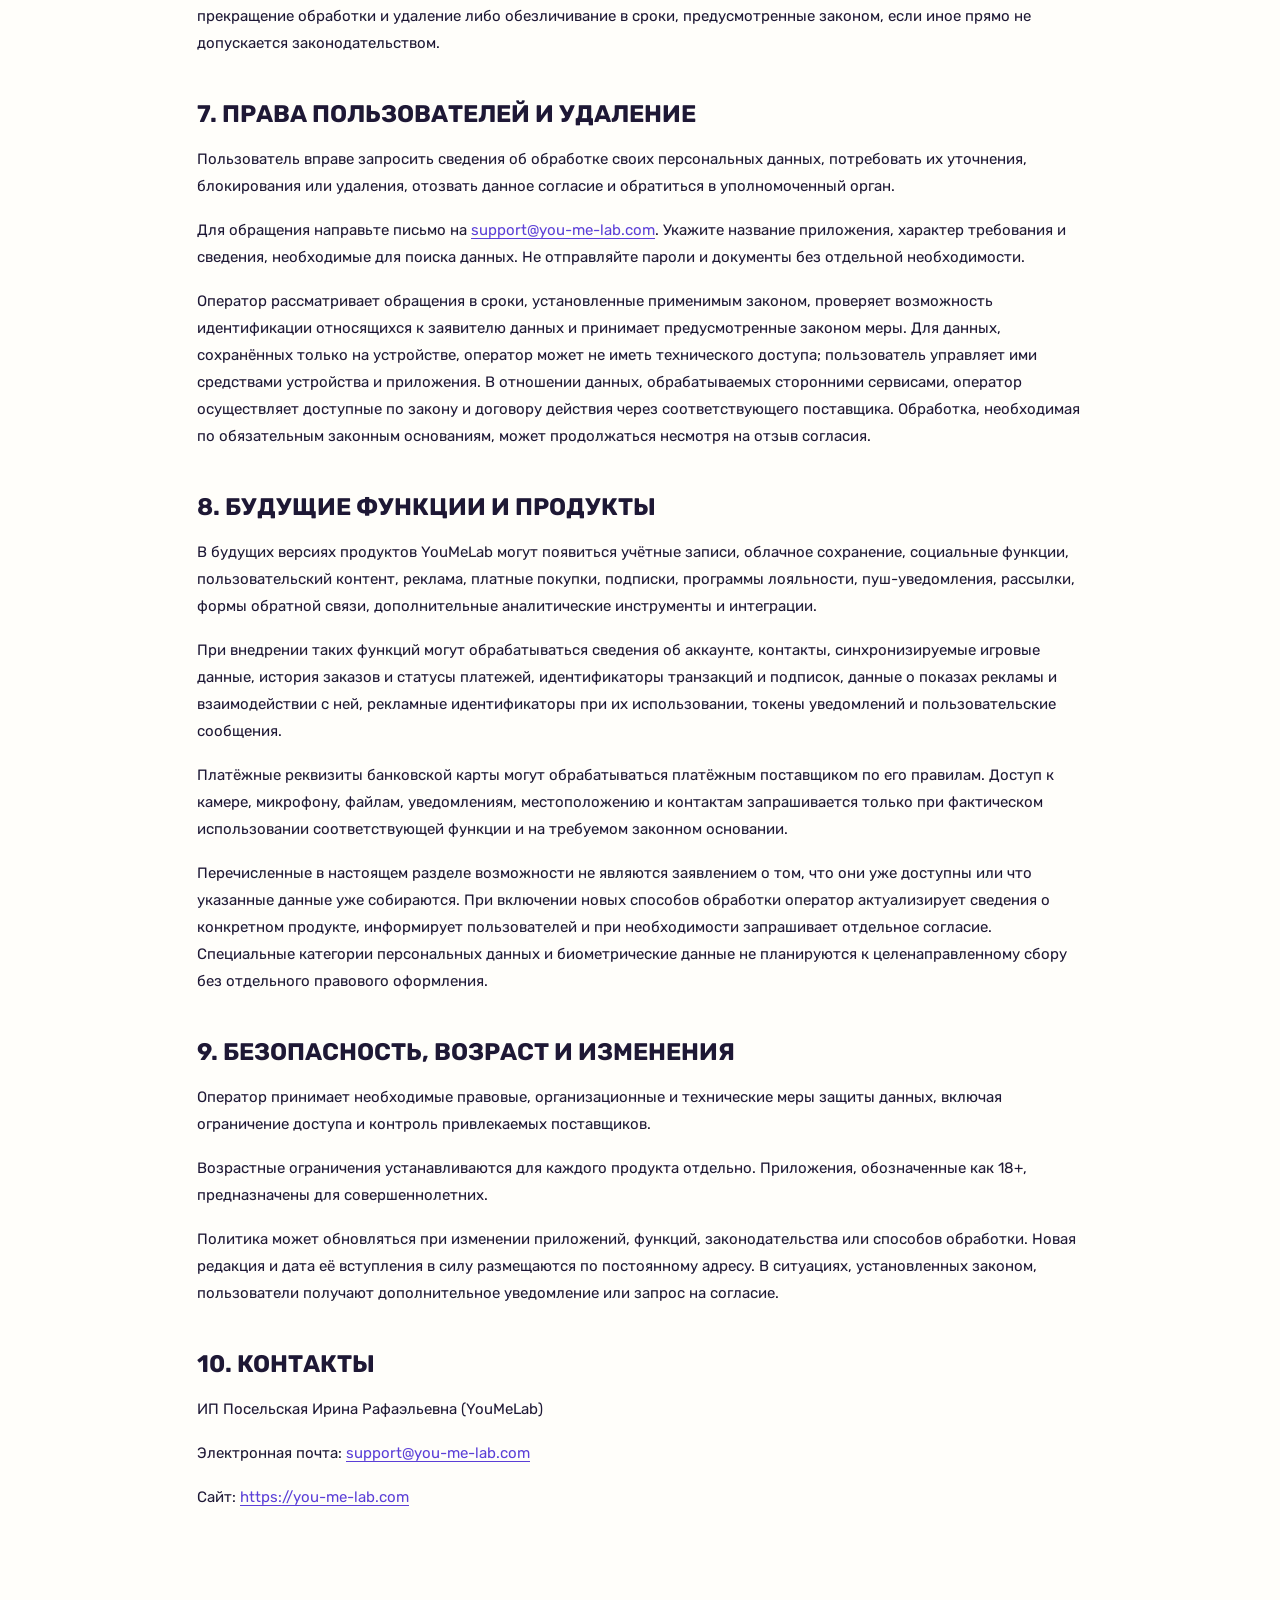
==== commit a4178b14: "Use Russian Я никогда не title across website and privacy policy" ====
--- a/privacy/index.html
+++ b/privacy/index.html
@@ -5,10 +5,13 @@
 <meta name="viewport" content="width=device-width, initial-scale=1">
 <meta name="theme-color" content="#F9F7FF">
 <meta name="description" content="Политика конфиденциальности YouMeLab: обработка данных в приложениях и на сайте.">
+<meta name="robots" content="index, follow">
+<link rel="canonical" href="https://you-me-lab.com/privacy/">
 <title>Политика конфиденциальности — YouMeLab</title>
 <link rel="icon" href="../assets/favicon.svg" type="image/svg+xml">
 <link rel="apple-touch-icon" href="../assets/apple-touch-icon.png">
 <link rel="stylesheet" href="../styles.css">
+<script src="../script.js" defer></script>
 <style>
 .policy-main{max-width:930px;margin:0 auto;padding:54px 22px 96px;font-family:Rubik,Arial,sans-serif;color:#1E1835}
 .policy-main h1{font-size:clamp(28px,4vw,43px);line-height:1.14;margin:0 0 12px;overflow-wrap:anywhere}
@@ -30,7 +33,7 @@
 <h1>ПОЛИТИКА КОНФИДЕНЦИАЛЬНОСТИ YOUMELAB</h1>
 <p class="policy-date">Редакция от 21 октября 2026 года</p>
 <h2>1. ОБЩИЕ ПОЛОЖЕНИЯ И ОПЕРАТОР</h2>
-<p>Настоящая Политика описывает обработку данных при использовании сайта YouMeLab и приложений, выпускаемых под брендом YouMeLab, включая «Я никогда не — Never Me» и «Кто скорее? Игра для компании».</p>
+<p>Настоящая Политика описывает обработку данных при использовании сайта YouMeLab и приложений, выпускаемых под брендом YouMeLab, включая «Я никогда не» и «Кто скорее? Игра для компании».</p>
 <p>Оператор: индивидуальный предприниматель Посельская Ирина Рафаэльевна (YouMeLab).</p>
 <p>Контакт для вопросов о персональных данных и осуществления прав пользователя: <a href="mailto:support@you-me-lab.com">support@you-me-lab.com</a>.</p>
 <p>Сайт: <a href="https://you-me-lab.com/">https://you-me-lab.com/</a>. Актуальная редакция Политики размещается по адресу <a href="https://you-me-lab.com/privacy/">https://you-me-lab.com/privacy/</a>.</p>
@@ -42,7 +45,7 @@
 <p class="policy-point">— Данные обращения: адрес электронной почты, содержание сообщения и иные сведения, которые пользователь добровольно укажет в обращении.</p>
 <p>На сайте технические сведения о запросах могут обрабатываться инфраструктурой хостинга и сетевыми операторами. На дату этой редакции YouMeLab не использует на сайте собственные формы сбора данных, рекламные скрипты и веб-аналитику.</p>
 <h2>3. ФАКТИЧЕСКАЯ ОБРАБОТКА В ТЕКУЩИХ ПРОДУКТАХ</h2>
-<h3>3.1. «Я никогда не — Never Me» (com.youmelab.neverme).</h3>
+<h3>3.1. «Я никогда не» (com.youmelab.neverme).</h3>
 <p>По проверенной опубликованной версии 1.0.0 приложение функционирует без обязательного доступа в интернет, не содержит подключённого SDK AppMetrica. Игровой прогресс, выбор категорий и настройки сохраняются на устройстве. В указанной версии передача этих игровых данных оператору не предусмотрена.</p>
 <h3>3.2. «Кто скорее? Игра для компании» (com.youmelab.whoquiz).</h3>
 <p>Имена игроков и игровые результаты используются в игре и сохраняются локально. В приложении интегрирован аналитический сервис AppMetrica (ООО «ЯНДЕКС»), который может обрабатывать технические сведения об устройстве и приложении, идентификаторы установки и события использования, в том числе данные сетевого взаимодействия. Цели: измерение использования функций, оценка качества и улучшение приложения. Проверенная конфигурация версии 1.0.6 предусматривает отключение сбора геолокации, рекламного идентификатора и отчётов о сбоях через соответствующие настройки SDK. Полный состав фактически обрабатываемых сервисом данных определяется работой SDK, настройками приложения и условиями AppMetrica.</p>
